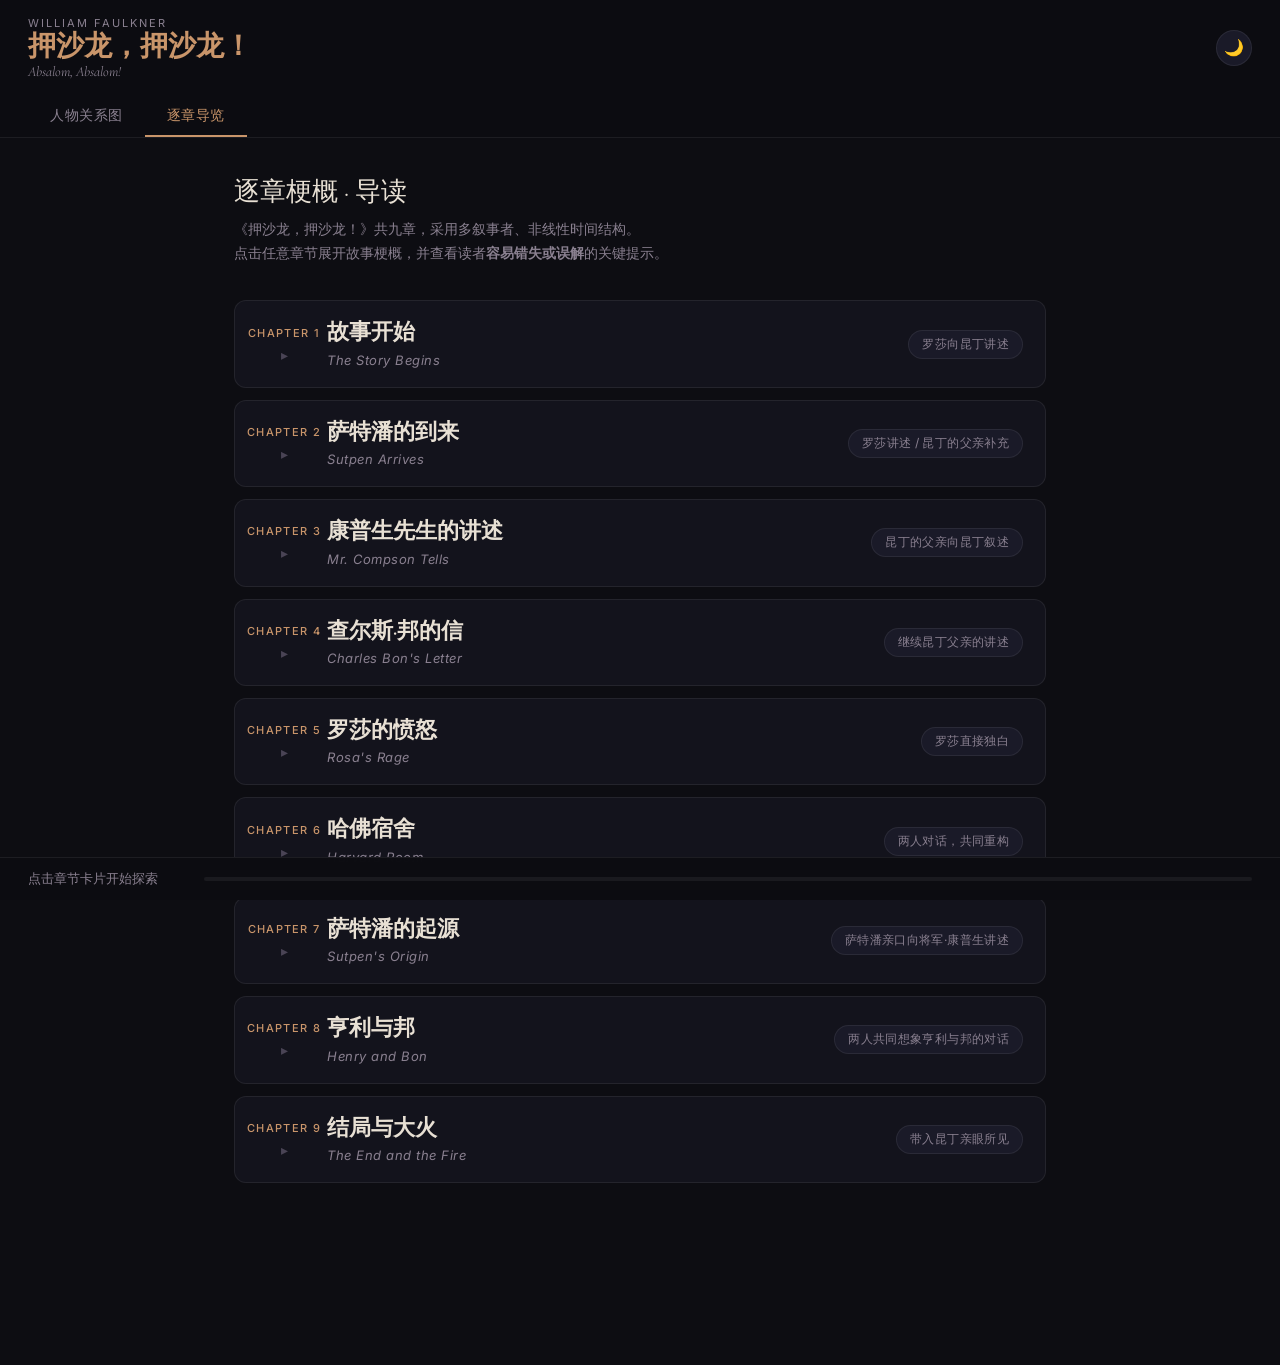
==== absalom/chapters.html @ 3a75fb60 "Add files via upload" ====
<!DOCTYPE html>
<html lang="zh" data-theme="dark">

<head>
  <meta charset="UTF-8" />
  <meta name="viewport" content="width=device-width, initial-scale=1.0" />
  <title>押沙龙，押沙龙！— 逐章导览</title>
  <meta name="description" content="《押沙龙，押沙龙！》威廉·福克纳 — 逐章故事梗概与导读，帮你读懂福克纳的叙事迷宫。" />
  <link rel="preconnect" href="https://fonts.googleapis.com" />
  <link rel="preconnect" href="https://fonts.gstatic.com" crossorigin />
  <link
    href="https://fonts.googleapis.com/css2?family=Cormorant+Garamond:ital,wght@0,300;0,400;0,600;1,300;1,400&family=Inter:wght@300;400;500&display=swap"
    rel="stylesheet" />
  <link rel="stylesheet" href="chapters.css" />
</head>

<body>

  <!-- Header -->
  <header class="site-header">
    <div class="header-top">
      <div class="header-title">
        <span class="book-label">William Faulkner</span>
        <h1>押沙龙，押沙龙！</h1>
        <span class="book-subtitle">Absalom, Absalom!</span>
      </div>
      <button class="theme-toggle" id="theme-toggle" aria-label="切换明暗模式" title="切换明暗模式">
        <span class="theme-icon-dark">🌙</span>
        <span class="theme-icon-light">☀️</span>
      </button>
    </div>
    <!-- Tab Nav -->
    <nav class="tab-nav" role="tablist" aria-label="页面导航">
      <a class="tab-btn" href="index.html" role="tab" id="tab-map">人物关系图</a>
      <a class="tab-btn active" href="chapters.html" role="tab" id="tab-chapters" aria-selected="true">逐章导览</a>
    </nav>
  </header>

  <!-- Main -->
  <main class="chapters-main">
    <div class="section-intro">
      <h2>逐章梗概 · 导读</h2>
      <p>《押沙龙，押沙龙！》共九章，采用多叙事者、非线性时间结构。<br />
        点击任意章节展开故事梗概，并查看读者<strong>容易错失或误解</strong>的关键提示。</p>
    </div>
    <div id="chapters-list" role="list" aria-label="章节列表">
      <!-- Rendered by chapters.js -->
    </div>
  </main>

  <!-- Progress Bar -->
  <div class="progress-bar-wrap" role="status" aria-live="polite">
    <span id="progress-text">点击章节卡片开始探索</span>
    <div class="progress-track">
      <div id="progress-fill"></div>
    </div>
  </div>

  <!-- Character bubble tooltip -->
  <div id="char-tooltip" class="char-tooltip"></div>

  <script src="chapters.js"></script>
</body>

</html>
---- absalom/chapters.css ----
/* =========================================
   ABSALOM CHAPTER BROWSER — STYLE SHEET
   Shares CSS variables with style.css; no canvas/node styles.
   ========================================= */

*,
*::before,
*::after {
  box-sizing: border-box;
  margin: 0;
  padding: 0;
}

/* ── DARK THEME ── */
[data-theme="dark"] {
  --bg: #0d0d12;
  --surface: #13131c;
  --surface2: #1a1a28;
  --surface3: #12121e;
  --border: rgba(255, 255, 255, 0.07);
  --border-solid: #1e1e2e;
  --header-bg: rgba(13, 13, 18, 0.98);
  --panel-bg: rgba(19, 19, 28, 0.96);
  --accent: #c9956a;
  --text: #e8e0d4;
  --text-dim: #8a8090;
  --text-faint: #4a4455;
  --guide-bg: rgba(155, 135, 192, 0.06);
  --guide-border: rgba(155, 135, 192, 0.22);
  --guide-icon-col: #9b87c0;
  --card-hover: rgba(201, 149, 106, 0.04);
  --card-open-border: rgba(201, 149, 106, 0.35);
  --progress-bg: rgba(255, 255, 255, 0.06);
  --fam-sutpen: #c9956a;
  --fam-compson: #7b9e6a;
  --fam-bon: #7ec8c8;
  --fam-narrator: #9b87c0;
}

/* ── LIGHT THEME ── */
[data-theme="light"] {
  --bg: #fafafa;
  --surface: #ffffff;
  --surface2: #f5f5f5;
  --surface3: #f0ede8;
  --border: rgba(0, 0, 0, 0.1);
  --border-solid: #e0e0e0;
  --header-bg: rgba(250, 250, 250, 0.97);
  --panel-bg: rgba(255, 255, 255, 0.97);
  --accent: #9a6038;
  --text: #2c1f0f;
  --text-dim: #7a6550;
  --text-faint: #b0a090;
  --guide-bg: rgba(107, 88, 168, 0.05);
  --guide-border: rgba(107, 88, 168, 0.2);
  --guide-icon-col: #6a5890;
  --card-hover: rgba(154, 96, 56, 0.04);
  --card-open-border: rgba(154, 96, 56, 0.3);
  --progress-bg: rgba(0, 0, 0, 0.07);
  --fam-sutpen: #9a6038;
  --fam-compson: #4a7a3a;
  --fam-bon: #3a9090;
  --fam-narrator: #6a5890;
}

html,
body {
  min-height: 100%;
  font-family: 'Inter', sans-serif;
  font-size: 16px;
  background: var(--bg);
  color: var(--text);
  overflow-x: hidden;
}

/* ── HEADER ── */
.site-header {
  position: sticky;
  top: 0;
  z-index: 100;
  background: var(--header-bg);
  backdrop-filter: blur(12px);
  border-bottom: 1px solid var(--border);
  padding: 16px 28px 0;
  transition: background 0.35s, border-color 0.35s;
}

.header-top {
  display: flex;
  align-items: center;
  gap: 20px;
  flex-wrap: wrap;
}

.header-title {
  display: flex;
  flex-direction: column;
  gap: 1px;
}

.book-label {
  font-size: 11px;
  letter-spacing: 0.18em;
  text-transform: uppercase;
  color: var(--text-dim);
}

.site-header h1 {
  font-family: 'Cormorant Garamond', serif;
  font-size: 28px;
  font-weight: 600;
  color: var(--accent);
  line-height: 1.1;
}

.book-subtitle {
  font-family: 'Cormorant Garamond', serif;
  font-size: 14px;
  font-style: italic;
  color: var(--text-dim);
}

/* ── TAB NAV ── */
.tab-nav {
  display: flex;
  gap: 0;
  margin-top: 16px;
  border-bottom: 0;
}

.tab-btn {
  padding: 10px 22px;
  font-size: 14px;
  font-family: 'Inter', sans-serif;
  background: none;
  border: none;
  color: var(--text-dim);
  cursor: pointer;
  border-bottom: 2px solid transparent;
  transition: color 0.2s, border-color 0.2s;
  letter-spacing: 0.04em;
  text-decoration: none;
  display: inline-block;
}

.tab-btn:hover {
  color: var(--accent);
}

.tab-btn.active {
  color: var(--accent);
  border-bottom-color: var(--accent);
}

/* ── THEME TOGGLE ── */
.theme-toggle {
  margin-left: auto;
  width: 36px;
  height: 36px;
  border-radius: 50%;
  border: 1px solid var(--border);
  background: var(--surface2);
  cursor: pointer;
  display: flex;
  align-items: center;
  justify-content: center;
  font-size: 16px;
  transition: background 0.2s, border-color 0.2s, transform 0.2s;
  flex-shrink: 0;
}

.theme-toggle:hover {
  border-color: var(--accent);
  transform: rotate(15deg) scale(1.08);
}

[data-theme="dark"] .theme-icon-light {
  display: none;
}

[data-theme="dark"] .theme-icon-dark {
  display: inline;
}

[data-theme="light"] .theme-icon-dark {
  display: none;
}

[data-theme="light"] .theme-icon-light {
  display: inline;
}

/* ── MAIN CONTENT ── */
.chapters-main {
  max-width: 860px;
  margin: 0 auto;
  padding: 36px 24px 140px;
}

.section-intro {
  margin-bottom: 36px;
}

.section-intro h2 {
  font-family: 'Cormorant Garamond', serif;
  font-size: 26px;
  font-weight: 400;
  color: var(--text);
  margin-bottom: 8px;
}

.section-intro p {
  font-size: 14px;
  color: var(--text-dim);
  line-height: 1.7;
}

/* ── CHAPTER CARDS ── */
.chapter-card {
  border: 1px solid var(--border);
  border-radius: 12px;
  background: var(--surface);
  margin-bottom: 12px;
  overflow: hidden;
  transition: border-color 0.25s, box-shadow 0.25s, background 0.35s;
}

.chapter-card:hover {
  border-color: var(--accent);
  background: var(--card-hover);
}

.chapter-card.open {
  border-color: var(--card-open-border);
  box-shadow: 0 4px 24px rgba(0, 0, 0, 0.12);
}

/* ── CHAPTER HEADER ── */
.chapter-header {
  display: flex;
  align-items: center;
  gap: 16px;
  padding: 18px 22px;
  cursor: pointer;
  user-select: none;
  outline: none;
  transition: background 0.2s;
}

.chapter-header:focus-visible {
  outline: 2px solid var(--accent);
  outline-offset: -2px;
}

.chapter-num-wrap {
  display: flex;
  flex-direction: column;
  align-items: center;
  gap: 6px;
  flex-shrink: 0;
  width: 54px;
}

.chapter-num {
  font-size: 11px;
  letter-spacing: 0.12em;
  text-transform: uppercase;
  color: var(--accent);
  font-weight: 500;
  white-space: nowrap;
}

.chapter-arrow {
  font-size: 14px;
  color: var(--text-faint);
  transition: transform 0.3s cubic-bezier(.34, 1.56, .64, 1), color 0.2s;
}

.chapter-card.open .chapter-arrow {
  transform: rotate(90deg);
  color: var(--accent);
}

.chapter-meta {
  flex: 1;
  min-width: 0;
}

.chapter-title-cn {
  font-family: 'Cormorant Garamond', serif;
  font-size: 22px;
  font-weight: 600;
  color: var(--text);
  line-height: 1.2;
  margin-bottom: 3px;
}

.chapter-title-en {
  font-size: 13px;
  color: var(--text-dim);
  font-style: italic;
  letter-spacing: 0.04em;
}

.narrator-badge {
  flex-shrink: 0;
  padding: 5px 13px;
  border-radius: 20px;
  font-size: 12px;
  background: var(--surface2);
  border: 1px solid var(--border);
  color: var(--text-dim);
  letter-spacing: 0.03em;
  white-space: nowrap;
  transition: background 0.35s, border-color 0.35s;
}

.chapter-card.open .narrator-badge {
  border-color: var(--guide-border);
  color: var(--guide-icon-col);
}

/* ── CHAPTER BODY (accordion) ── */
.chapter-body {
  max-height: 0;
  overflow: hidden;
  transition: max-height 0.5s cubic-bezier(0.4, 0, 0.2, 1);
}

.chapter-body-inner {
  padding: 0 22px 22px;
  border-top: 1px solid var(--border);
}

/* ── LABELS ── */
.section-label {
  font-size: 11px;
  letter-spacing: 0.15em;
  text-transform: uppercase;
  color: var(--text-faint);
  margin-bottom: 14px;
  margin-top: 22px;
  font-weight: 500;
}

/* ── SUMMARY ── */
.summary-section p {
  font-size: 15px;
  line-height: 1.85;
  color: var(--text);
  margin-bottom: 12px;
}

.summary-section p:last-child {
  margin-bottom: 0;
}

/* ── GUIDE SECTION ── */
.guide-section {
  background: var(--guide-bg);
  border: 1px solid var(--guide-border);
  border-radius: 10px;
  padding: 18px 20px 14px;
  margin-top: 20px;
}

.guide-label {
  color: var(--guide-icon-col);
  display: flex;
  align-items: center;
  gap: 7px;
  margin-top: 0;
}

.guide-icon {
  font-size: 13px;
  opacity: 0.8;
}

.guide-list {
  display: flex;
  flex-direction: column;
  gap: 13px;
}

.guide-item {
  display: flex;
  gap: 13px;
  align-items: flex-start;
}

.guide-num {
  flex-shrink: 0;
  width: 22px;
  height: 22px;
  border-radius: 50%;
  background: var(--guide-icon-col);
  color: #fff;
  font-size: 11px;
  font-weight: 600;
  display: flex;
  align-items: center;
  justify-content: center;
  margin-top: 1px;
  opacity: 0.85;
}

.guide-text {
  font-size: 14.5px;
  line-height: 1.8;
  color: var(--text);
}

.guide-text strong {
  color: var(--guide-icon-col);
  font-weight: 600;
}

/* ── FOOTER ROW ── */
.chapter-footer {
  display: flex;
  flex-direction: column;
  gap: 12px;
  margin-top: 20px;
  padding-top: 18px;
  border-top: 1px solid var(--border);
}

.char-bubbles-row,
.theme-tags-row {
  display: flex;
  align-items: center;
  gap: 8px;
  flex-wrap: wrap;
}

.footer-label {
  font-size: 11px;
  letter-spacing: 0.1em;
  text-transform: uppercase;
  color: var(--text-faint);
  flex-shrink: 0;
  min-width: 60px;
}

.char-bubble {
  display: inline-flex;
  align-items: center;
  justify-content: center;
  width: 34px;
  height: 34px;
  border-radius: 50%;
  border: 1.5px solid currentColor;
  font-family: 'Cormorant Garamond', serif;
  font-size: 13px;
  font-weight: 600;
  background: var(--surface2);
  cursor: default;
  transition: transform 0.2s, box-shadow 0.2s;
}

.char-bubble:hover {
  transform: scale(1.15);
  box-shadow: 0 0 10px currentColor;
}

.theme-tag {
  display: inline-block;
  padding: 4px 11px;
  border-radius: 12px;
  font-size: 12px;
  border: 1px solid var(--border);
  background: var(--surface2);
  color: var(--text-dim);
  letter-spacing: 0.03em;
  transition: border-color 0.2s, color 0.2s;
}

.theme-tag:hover {
  border-color: var(--accent);
  color: var(--accent);
}

/* ── PROGRESS BAR ── */
.progress-bar-wrap {
  position: fixed;
  bottom: 0;
  left: 0;
  right: 0;
  z-index: 200;
  background: var(--header-bg);
  border-top: 1px solid var(--border);
  padding: 12px 28px;
  backdrop-filter: blur(12px);
  display: flex;
  align-items: center;
  gap: 16px;
}

#progress-text {
  font-size: 13px;
  color: var(--text-dim);
  white-space: nowrap;
  flex-shrink: 0;
  min-width: 160px;
}

.progress-track {
  flex: 1;
  height: 4px;
  border-radius: 4px;
  background: var(--progress-bg);
  overflow: hidden;
}

#progress-fill {
  height: 100%;
  width: 0%;
  border-radius: 4px;
  background: linear-gradient(90deg, var(--accent), var(--guide-icon-col));
  transition: width 0.5s cubic-bezier(0.4, 0, 0.2, 1);
}

/* ── CHARACTER BUBBLE TOOLTIP ── */
.char-tooltip {
  position: absolute;
  z-index: 500;
  max-width: 280px;
  background: var(--panel-bg);
  border: 1px solid var(--guide-border);
  border-radius: 10px;
  padding: 12px 15px;
  pointer-events: none;
  opacity: 0;
  transform: translateY(4px);
  transition: opacity 0.18s, transform 0.18s;
  backdrop-filter: blur(12px);
  box-shadow: 0 8px 24px rgba(0, 0, 0, 0.22);
}

.char-tooltip.visible {
  opacity: 1;
  transform: translateY(0);
}

.ct-name {
  font-family: 'Cormorant Garamond', serif;
  font-size: 16px;
  font-weight: 600;
  margin-bottom: 6px;
  line-height: 1.2;
}

.ct-desc {
  font-size: 13px;
  line-height: 1.7;
  color: var(--text-dim);
}

/* ── SCROLL BAR ── */
::-webkit-scrollbar {
  width: 4px;
}

::-webkit-scrollbar-track {
  background: transparent;
}

::-webkit-scrollbar-thumb {
  background: var(--border);
  border-radius: 4px;
}

/* ── RESPONSIVE ── */
@media (max-width: 600px) {
  .chapter-header {
    flex-wrap: wrap;
    gap: 10px;
  }

  .narrator-badge {
    font-size: 11px;
    padding: 4px 10px;
  }

  .chapters-main {
    padding: 20px 14px 130px;
  }

  .chapter-title-cn {
    font-size: 18px;
  }

  .site-header {
    padding: 12px 16px 0;
  }
}
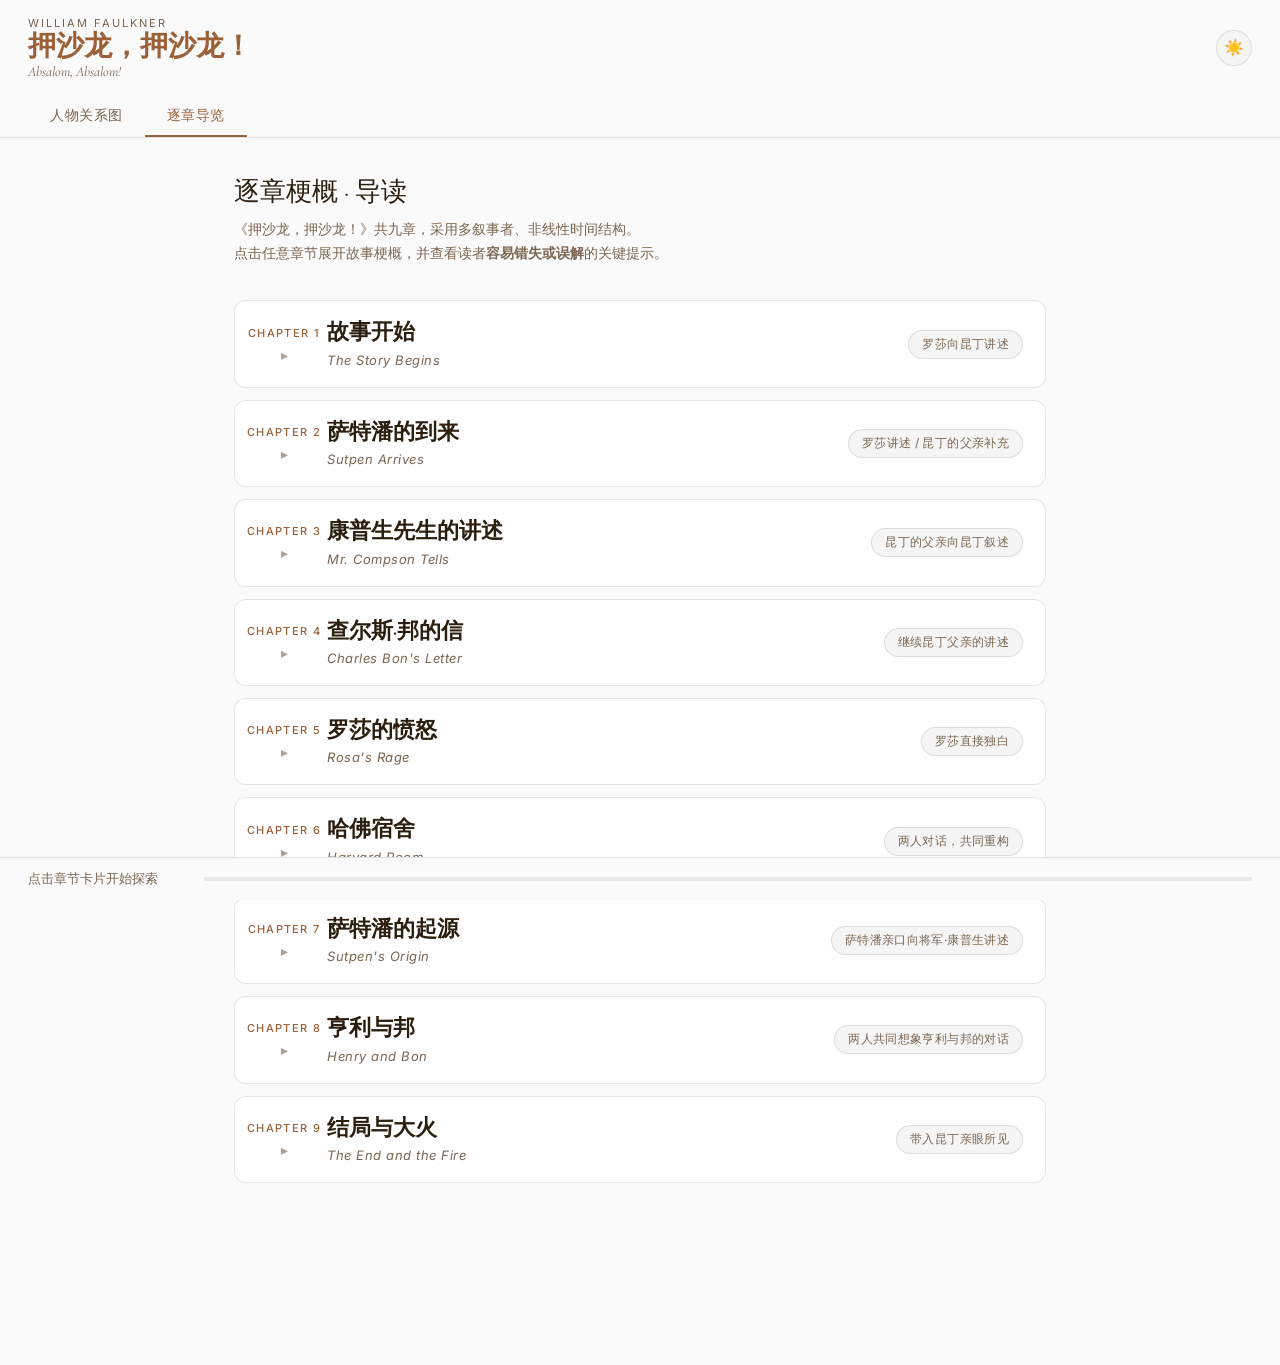
==== commit 69126653: "Add files via upload" ====
--- a/absalom/chapters.html
+++ b/absalom/chapters.html
@@ -1,5 +1,5 @@
 <!DOCTYPE html>
-<html lang="zh" data-theme="dark">
+<html lang="zh" data-theme="light">
 
 <head>
   <meta charset="UTF-8" />
